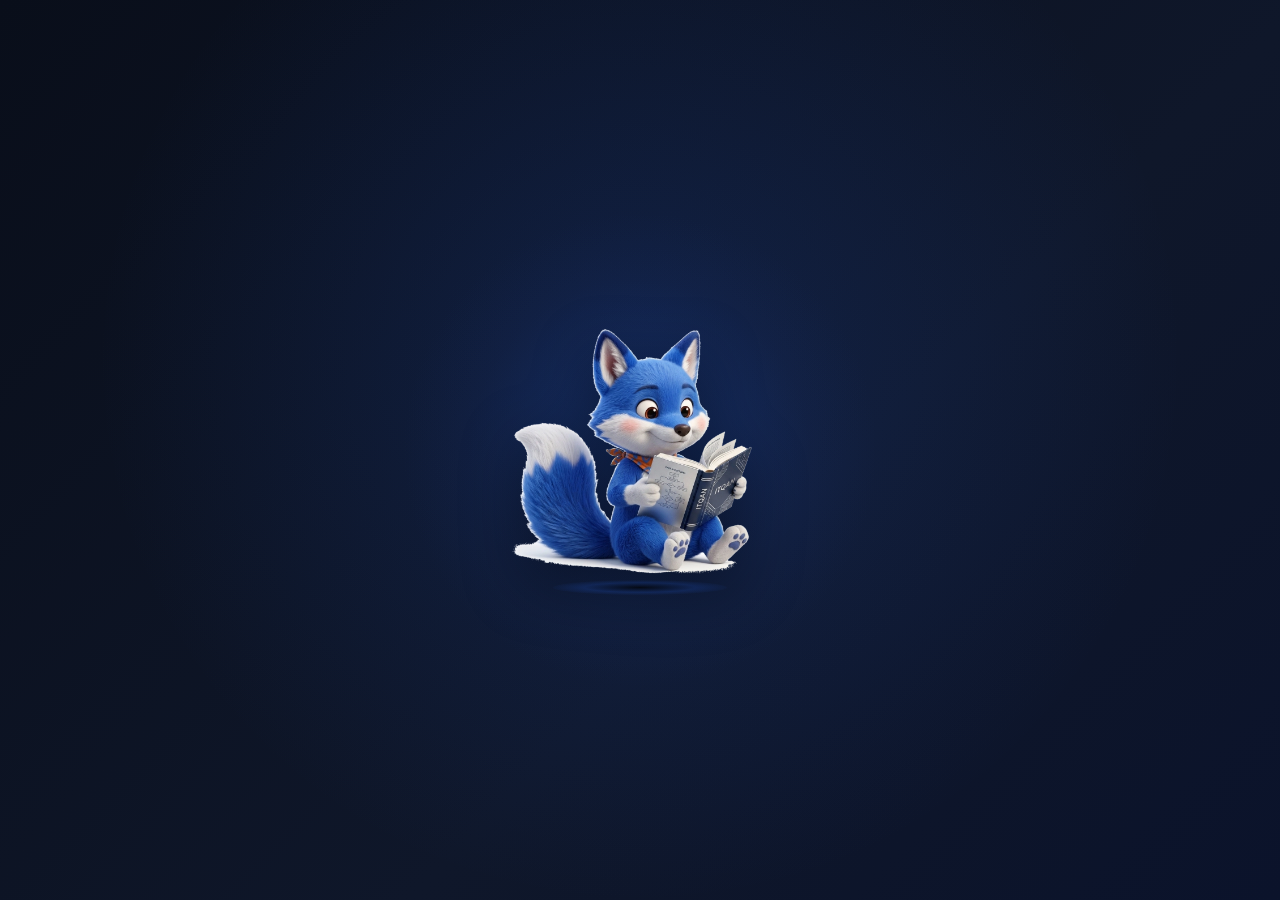
==== fatin.html @ 2d662bca "Deploy itqan platform to Render" ====
<!DOCTYPE html>
<html lang="ar" dir="rtl">
<head>
  <meta charset="UTF-8">
  <meta name="viewport" content="width=device-width, initial-scale=1.0">
  <title>فَطِن — منصة إتقان</title>
  <meta name="description" content="فَطِن - رفيقك التفاعلي في منصة إتقان للمحتوى التقني التعليمي.">

  <!-- Favicon -->
  <link rel="icon" type="image/svg+xml" href="data:image/svg+xml,%3Csvg xmlns='http://www.w3.org/2000/svg' viewBox='0 0 100 100'%3E%3Crect width='100' height='100' rx='20' fill='%232563EB'/%3E%3Ctext x='50%25' y='65%25' font-size='50' font-weight='bold' text-anchor='middle' fill='white' font-family='sans-serif'%3Eإ%3C/text%3E%3C/svg%3E">

  <!-- Google Fonts: Cairo -->
  <link rel="preconnect" href="https://fonts.googleapis.com">
  <link rel="preconnect" href="https://fonts.gstatic.com" crossorigin>
  <link href="https://fonts.googleapis.com/css2?family=Cairo:wght@400;600;700;800;900&display=swap" rel="stylesheet">

  <!-- Fatin Stylesheet -->
  <link rel="stylesheet" href="assets/css/fatin.css">
</head>
<body class="fatin-standalone-page" id="fatin-standalone-page">

  <!-- Minimal Ambient Background Glow -->
  <div class="fatin-bg-glow"></div>

  <!-- Center Stage Container -->
  <main class="fatin-center-stage">
    
    <!-- Fatin Interactive Character Container -->
    <div class="fatin-avatar-box" id="fatin-container" role="button" tabindex="0" aria-label="اضغط للتحدث مع فَطِن" title="اضغط على فَطِن للتحدث معه">
      <img src="assets/images/fatin/reading-professional.webp?v=2" alt="فَطِن يقرأ كتاباً" class="fatin-avatar-img" id="fatin" />
      <div class="fatin-avatar-shadow"></div>
    </div>

    <!-- Speech Dialogue Box (Hidden initially, appears on click) -->
    <div class="fatin-dialogue-card" id="fatin-dialogue-card" aria-live="polite">
      <p class="fatin-dialogue-greeting" id="fatin-dialogue-greeting">مرحبًا! أنا فَطِن، رفيقك في إتقان المعرفة.</p>
      <p class="fatin-dialogue-message" id="fatin-dialogue-message">يسعدني تواجدكم معنا في منصة إتقان.</p>
      
      <button type="button" class="btn-fatin-action" id="btn-fatin-start">
        <span>هيا بنا</span>
        <svg width="18" height="18" viewBox="0 0 24 24" fill="none" stroke="currentColor" stroke-width="2.5" stroke-linecap="round" stroke-linejoin="round">
          <line x1="5" y1="12" x2="19" y2="12"></line>
          <polyline points="12 5 19 12 12 19"></polyline>
        </svg>
      </button>
    </div>

  </main>

  <!-- Fatin Component Scripts -->
  <script src="assets/js/data/fatin-tour.js?v=14"></script>
  <script src="assets/js/components/fatin.js?v=14"></script>

  <script>
    function initializeFatin() {
      if (window.Fatin && typeof window.Fatin.initStandalonePage === 'function') {
        window.Fatin.initStandalonePage();
      } else {
        console.warn('[Fatin] window.Fatin not ready yet, retrying...');
        setTimeout(initializeFatin, 50);
      }
    }

    if (document.readyState === 'loading') {
      document.addEventListener('DOMContentLoaded', initializeFatin);
    } else {
      initializeFatin();
    }
  </script>
</body>
</html>
---- assets/css/fatin.css ----
/* ==========================================================================
   ITQAN PLATFORM — Fatin Mascot Performance & Style System
   تنسيقات ونظام الأداء الحركي والبصري لشخصية «فَطِن»
   ========================================================================== */

/* --------------------------------------------------------------------------
   1. STANDALONE ENTRANCE PAGE (fatin.html)
   -------------------------------------------------------------------------- */
.fatin-standalone-page {
  margin: 0;
  padding: 0;
  min-height: 100vh;
  width: 100vw;
  overflow: hidden;
  background: radial-gradient(circle at 50% 40%, rgba(37, 99, 235, 0.16) 0%, transparent 65%),
              linear-gradient(135deg, #090E1A 0%, #0F172A 60%, #0B132B 100%);
  font-family: 'Cairo', sans-serif;
  color: #FFFFFF;
  display: flex;
  align-items: center;
  justify-content: center;
  direction: rtl;
  position: relative;
  transition: opacity 0.35s ease-in-out;
}

.fatin-standalone-page.page-transition-out {
  opacity: 0;
}

/* Ambient glow in background */
.fatin-bg-glow {
  position: absolute;
  top: 50%;
  left: 50%;
  transform: translate(-50%, -50%);
  width: 480px;
  height: 480px;
  background: radial-gradient(circle, rgba(37, 99, 235, 0.22) 0%, rgba(30, 58, 138, 0.08) 50%, transparent 70%);
  border-radius: 50%;
  pointer-events: none;
  z-index: 1;
}

/* Center Stage */
.fatin-center-stage {
  position: relative;
  z-index: 10;
  display: flex;
  flex-direction: column;
  align-items: center;
  justify-content: center;
  max-width: 520px;
  width: 90%;
  text-align: center;
  padding: 1.5rem;
}

/* Fatin Interactive Avatar Container */
.fatin-avatar-box {
  position: relative;
  width: 290px;
  height: 290px;
  display: flex;
  align-items: center;
  justify-content: center;
  cursor: pointer;
  user-select: none;
  -webkit-tap-highlight-color: transparent;
  outline: none;
  transition: transform 0.35s cubic-bezier(0.2, 0.8, 0.2, 1);
  animation: fatinReadingIdle 5s ease-in-out infinite;
}

.fatin-avatar-box:hover {
  transform: scale(1.03);
}

.fatin-avatar-box:focus-visible {
  outline: 2px dashed #3B82F6;
  outline-offset: 10px;
  border-radius: 20px;
}

.fatin-avatar-img {
  width: 100%;
  height: 100%;
  object-fit: contain;
  filter: drop-shadow(0 20px 30px rgba(0, 0, 0, 0.45));
  display: block;
  pointer-events: none;
  transition: opacity 0.25s ease, transform 0.35s cubic-bezier(0.2, 0.8, 0.2, 1);
}

.fatin-avatar-img.switching {
  opacity: 0.35;
  transform: scale(0.96);
}

.fatin-avatar-shadow {
  position: absolute;
  bottom: 0;
  left: 50%;
  transform: translateX(-50%);
  width: 60%;
  height: 15px;
  background: radial-gradient(ellipse at center, rgba(0, 0, 0, 0.6) 0%, rgba(37, 99, 235, 0.25) 45%, transparent 75%);
  border-radius: 50%;
  z-index: -1;
}

/* Idle Animations */
@keyframes fatinReadingIdle {
  0%, 100% { transform: translateY(0px) rotate(0deg); }
  35% { transform: translateY(-4px) rotate(-0.75deg); }
  70% { transform: translateY(-2px) rotate(0.5deg); }
}

@keyframes fatinGentleBreathe {
  0%, 100% { transform: translateY(0px) scale(1); }
  50% { transform: translateY(-4px) scale(1.01); }
}

@keyframes fatinIdleFloat {
  0%, 100% { transform: translateY(0px); }
  50% { transform: translateY(-6px); }
}

/* Dialogue Card on fatin.html */
.fatin-dialogue-card {
  display: none;
  background: rgba(15, 23, 42, 0.94);
  border: 1.5px solid rgba(59, 130, 246, 0.35);
  border-radius: 1.25rem;
  padding: 1.5rem 1.8rem;
  box-shadow: 0 20px 40px -10px rgba(0, 0, 0, 0.5), 0 0 25px rgba(37, 99, 235, 0.2);
  backdrop-filter: blur(10px);
  -webkit-backdrop-filter: blur(10px);
  margin-top: 1.25rem;
  text-align: center;
  max-width: 480px;
  width: 100%;
  animation: dialogueCardEnter 0.35s cubic-bezier(0.16, 1, 0.3, 1) forwards;
}

.fatin-dialogue-card.show {
  display: block;
}

@keyframes dialogueCardEnter {
  from { opacity: 0; transform: translateY(14px) scale(0.96); }
  to { opacity: 1; transform: translateY(0) scale(1); }
}

.fatin-dialogue-greeting {
  font-size: 1.15rem;
  font-weight: 800;
  color: #60A5FA;
  margin: 0 0 0.5rem 0;
}

.fatin-dialogue-message {
  font-size: 0.94rem;
  color: #E2E8F0;
  line-height: 1.75;
  margin: 0 0 1.25rem 0;
  min-height: 48px;
}

.btn-fatin-action {
  display: inline-flex;
  align-items: center;
  justify-content: center;
  gap: 8px;
  background: linear-gradient(135deg, #2563EB 0%, #1D4ED8 100%);
  color: #FFFFFF;
  border: none;
  padding: 0.75rem 2.2rem;
  border-radius: 9999px;
  font-size: 1rem;
  font-weight: 700;
  font-family: inherit;
  cursor: pointer;
  box-shadow: 0 8px 20px rgba(37, 99, 235, 0.45);
  transition: all 0.2s ease;
}

.btn-fatin-action:hover {
  background: linear-gradient(135deg, #3B82F6 0%, #2563EB 100%);
  transform: translateY(-2px);
  box-shadow: 0 12px 26px rgba(37, 99, 235, 0.6);
}

.btn-fatin-action:active {
  transform: translateY(0);
}

/* --------------------------------------------------------------------------
   2. FLOATING TOUR COMPANION WIDGET (index.html)
   مكون موحد يجمع شخصية فَطِن وفقاعة الحوار المتصلة به مباشرة
   -------------------------------------------------------------------------- */
.fatin-tour-widget {
  position: fixed;
  bottom: 24px;
  left: 28px;
  z-index: 2500;
  display: flex;
  flex-direction: column;
  align-items: flex-start;
  max-width: 400px;
  width: calc(100% - 56px);
  opacity: 0;
  visibility: hidden;
  transform: translateY(20px) scale(0.95);
  transition: all 0.35s cubic-bezier(0.16, 1, 0.3, 1);
  pointer-events: none;
  direction: rtl;
}

.fatin-tour-widget.active {
  opacity: 1;
  visibility: visible;
  transform: translateY(0) scale(1);
  pointer-events: auto;
}

/* فقاعة الكلام (Speech Bubble) */
.fatin-widget-card {
  background: #FFFFFF;
  border: 1.5px solid #BFDBFE;
  border-radius: 1.35rem;
  padding: 1.2rem 1.4rem;
  box-shadow: 0 20px 45px -10px rgba(15, 23, 42, 0.22), 0 0 0 1px rgba(191, 219, 254, 0.45);
  width: 100%;
  text-align: right;
  position: relative;
  margin-bottom: 14px;
  transition: transform 0.2s ease, opacity 0.2s ease;
}

/* ذيل الفقاعة المتجه مباشرة نحو فَطِن */
.fatin-widget-card::after {
  content: '';
  position: absolute;
  bottom: -10px;
  left: 65px;
  width: 18px;
  height: 18px;
  background: #FFFFFF;
  border-right: 1.5px solid #BFDBFE;
  border-bottom: 1.5px solid #BFDBFE;
  transform: rotate(45deg);
  border-radius: 0 0 3px 0;
  z-index: 10;
}

.fatin-widget-card.speech-fade {
  opacity: 0.25;
  transform: translateY(3px);
}

.fatin-widget-topbar {
  display: flex;
  align-items: center;
  justify-content: space-between;
  margin-bottom: 8px;
}

.fatin-widget-badge {
  display: inline-flex;
  align-items: center;
  gap: 5px;
  background: #EFF6FF;
  color: #1D4ED8;
  font-size: 0.72rem;
  font-weight: 700;
  padding: 0.22rem 0.65rem;
  border-radius: 9999px;
  border: 1px solid #DBEAFE;
}

.fatin-widget-title {
  font-size: 0.98rem;
  font-weight: 800;
  color: #1E293B;
  margin: 0 0 6px 0;
}

.fatin-widget-dialogue {
  font-size: 0.88rem;
  color: #334155;
  line-height: 1.7;
  margin: 0 0 12px 0;
  min-height: 44px;
}

.fatin-widget-actions {
  display: flex;
  align-items: center;
  justify-content: space-between;
  gap: 8px;
  padding-top: 10px;
  border-top: 1px solid #E2E8F0;
}

.btn-tour-next {
  display: inline-flex;
  align-items: center;
  gap: 6px;
  background: #2563EB;
  color: #FFFFFF;
  border: none;
  padding: 0.5rem 1.3rem;
  border-radius: 0.75rem;
  font-size: 0.84rem;
  font-weight: 700;
  font-family: inherit;
  cursor: pointer;
  transition: all 0.2s ease;
  box-shadow: 0 4px 14px rgba(37, 99, 235, 0.3);
}

.btn-tour-next:hover {
  background: #1D4ED8;
  transform: translateY(-1px);
}

.btn-tour-skip {
  background: transparent;
  color: #64748B;
  border: none;
  padding: 0.45rem 0.75rem;
  border-radius: 0.5rem;
  font-size: 0.8rem;
  font-family: inherit;
  cursor: pointer;
  transition: all 0.2s ease;
}

.btn-tour-skip:hover {
  color: #EF4444;
  background: #FEE2E2;
}

/* شخصية فَطِن بحجم واضح أسفل الفقاعة مباشرة */
.fatin-widget-avatar-wrap {
  width: clamp(145px, 13vw, 195px);
  height: clamp(145px, 13vw, 195px);
  margin-left: 10px;
  flex-shrink: 0;
  position: relative;
  filter: drop-shadow(0 15px 30px rgba(15, 23, 42, 0.32));
  cursor: pointer;
  transition: transform 0.35s cubic-bezier(0.2, 0.8, 0.2, 1);
  animation: fatinIdleFloat 4.2s ease-in-out infinite;
}

.fatin-widget-avatar-wrap:hover {
  transform: scale(1.04);
}

.fatin-widget-avatar {
  width: 100%;
  height: 100%;
  object-fit: contain;
  display: block;
  pointer-events: none;
  transition: opacity 0.2s ease, transform 0.35s cubic-bezier(0.2, 0.8, 0.2, 1);
}

.fatin-widget-avatar.switching {
  opacity: 0.25;
  transform: scale(0.94);
}

/* --------------------------------------------------------------------------
   3. SYNCHRONIZED PERFORMANCE MICRO-GESTURES
   حركات تعبيرية طبيعية وذكية متزامنة مع نطق الكلمات
   -------------------------------------------------------------------------- */
.fatin-widget-avatar-wrap.gesture-wave,
.fatin-avatar-box.gesture-wave {
  transform: translateY(-5px) rotate(2.5deg) scale(1.02);
}

.fatin-widget-avatar-wrap.gesture-self,
.fatin-avatar-box.gesture-self {
  transform: translateY(-2px) rotate(-2deg);
}

.fatin-widget-avatar-wrap.gesture-welcome,
.fatin-avatar-box.gesture-welcome {
  transform: translateY(-3px) scale(1.025);
}

.fatin-widget-avatar-wrap.gesture-book,
.fatin-avatar-box.gesture-book {
  transform: translateY(-2px) rotate(1.8deg);
}

.fatin-widget-avatar-wrap.gesture-invite,
.fatin-avatar-box.gesture-invite {
  transform: translateY(-4px) scale(1.02);
}

.fatin-widget-avatar-wrap.gesture-forward,
.fatin-avatar-box.gesture-forward {
  transform: translateY(-4px) scale(1.02);
}

.fatin-widget-avatar-wrap.gesture-present,
.fatin-avatar-box.gesture-present {
  transform: translateY(-3px) rotate(2deg);
}

.fatin-widget-avatar-wrap.gesture-explain,
.fatin-avatar-box.gesture-explain {
  transform: translateY(-2px) rotate(-1.5deg);
}

.fatin-widget-avatar-wrap.gesture-point,
.fatin-avatar-box.gesture-point {
  transform: translateY(-4px) rotate(2deg) scale(1.02);
}

.fatin-widget-avatar-wrap.gesture-grow,
.fatin-avatar-box.gesture-grow {
  transform: translateY(-6px) scale(1.03);
}

.fatin-widget-avatar-wrap.gesture-practical,
.fatin-avatar-box.gesture-practical {
  transform: translateY(-3px) rotate(-1.5deg);
}

.fatin-widget-avatar-wrap.gesture-choose,
.fatin-avatar-box.gesture-choose {
  transform: translateY(-3px) rotate(2deg);
}

.fatin-widget-avatar-wrap.gesture-organize,
.fatin-avatar-box.gesture-organize {
  transform: translateY(-2px) rotate(-1.2deg);
}

.fatin-widget-avatar-wrap.gesture-write,
.fatin-avatar-box.gesture-write {
  transform: translateY(-3px) rotate(1.2deg);
}

.fatin-widget-avatar-wrap.gesture-nod,
.fatin-avatar-box.gesture-nod {
  transform: translateY(2px) scale(1.01);
}

.fatin-widget-avatar-wrap.gesture-next,
.fatin-avatar-box.gesture-next {
  transform: translateY(-3px) scale(1.02);
}

.fatin-widget-avatar-wrap.gesture-doc,
.fatin-avatar-box.gesture-doc {
  transform: translateY(-4px) rotate(1.5deg);
}

.fatin-widget-avatar-wrap.gesture-success,
.fatin-avatar-box.gesture-success {
  transform: translateY(-6px) scale(1.035);
}

.fatin-widget-avatar-wrap.gesture-save,
.fatin-avatar-box.gesture-save {
  transform: translateY(-2px) rotate(-1.5deg);
}

/* --------------------------------------------------------------------------
   4. SECTION SPOTLIGHT / HIGHLIGHT
   -------------------------------------------------------------------------- */
.fatin-section-highlight {
  position: relative;
  transition: box-shadow 0.5s ease, outline 0.5s ease;
  outline: 3px solid rgba(37, 99, 235, 0.45);
  outline-offset: -3px;
  border-radius: 1.25rem;
  box-shadow: 0 0 35px rgba(37, 99, 235, 0.15) !important;
}

/* --------------------------------------------------------------------------
   5. HERO CTA BUTTON
   -------------------------------------------------------------------------- */
.btn-hero-fatin-tour {
  display: inline-flex;
  align-items: center;
  gap: 8px;
  background: #FFFFFF;
  color: #1D4ED8;
  border: 1.5px solid #BFDBFE;
  padding: 0.85rem 1.5rem;
  border-radius: 1rem;
  font-size: 0.88rem;
  font-weight: 700;
  font-family: inherit;
  cursor: pointer;
  transition: all 0.25s ease;
  box-shadow: 0 2px 6px rgba(0, 0, 0, 0.05);
}

.btn-hero-fatin-tour:hover {
  border-color: #2563EB;
  background: #EFF6FF;
  transform: translateY(-2px);
  box-shadow: 0 6px 16px rgba(37, 99, 235, 0.15);
}

/* --------------------------------------------------------------------------
   6. RESPONSIVE QUERIES (Mobile & Tablet)
   -------------------------------------------------------------------------- */
@media (max-width: 768px) {
  .fatin-tour-widget {
    left: 12px;
    right: 12px;
    bottom: 14px;
    width: auto;
    max-width: 360px;
    margin-inline: auto;
    align-items: center;
  }

  .fatin-widget-card {
    padding: 1rem 1.15rem;
    margin-bottom: 12px;
  }

  .fatin-widget-card::after {
    left: 50%;
    transform: translateX(-50%) rotate(45deg);
  }

  .fatin-widget-avatar-wrap {
    width: clamp(110px, 30vw, 145px);
    height: clamp(110px, 30vw, 145px);
    margin-left: 0;
  }

  .fatin-widget-title {
    font-size: 0.9rem;
  }

  .fatin-widget-dialogue {
    font-size: 0.82rem;
    line-height: 1.6;
  }
}

@media (max-width: 375px) {
  .fatin-tour-widget {
    max-width: 320px;
  }

  .fatin-widget-avatar-wrap {
    width: 100px;
    height: 100px;
  }

  .fatin-widget-card {
    padding: 0.85rem 1rem;
  }
}
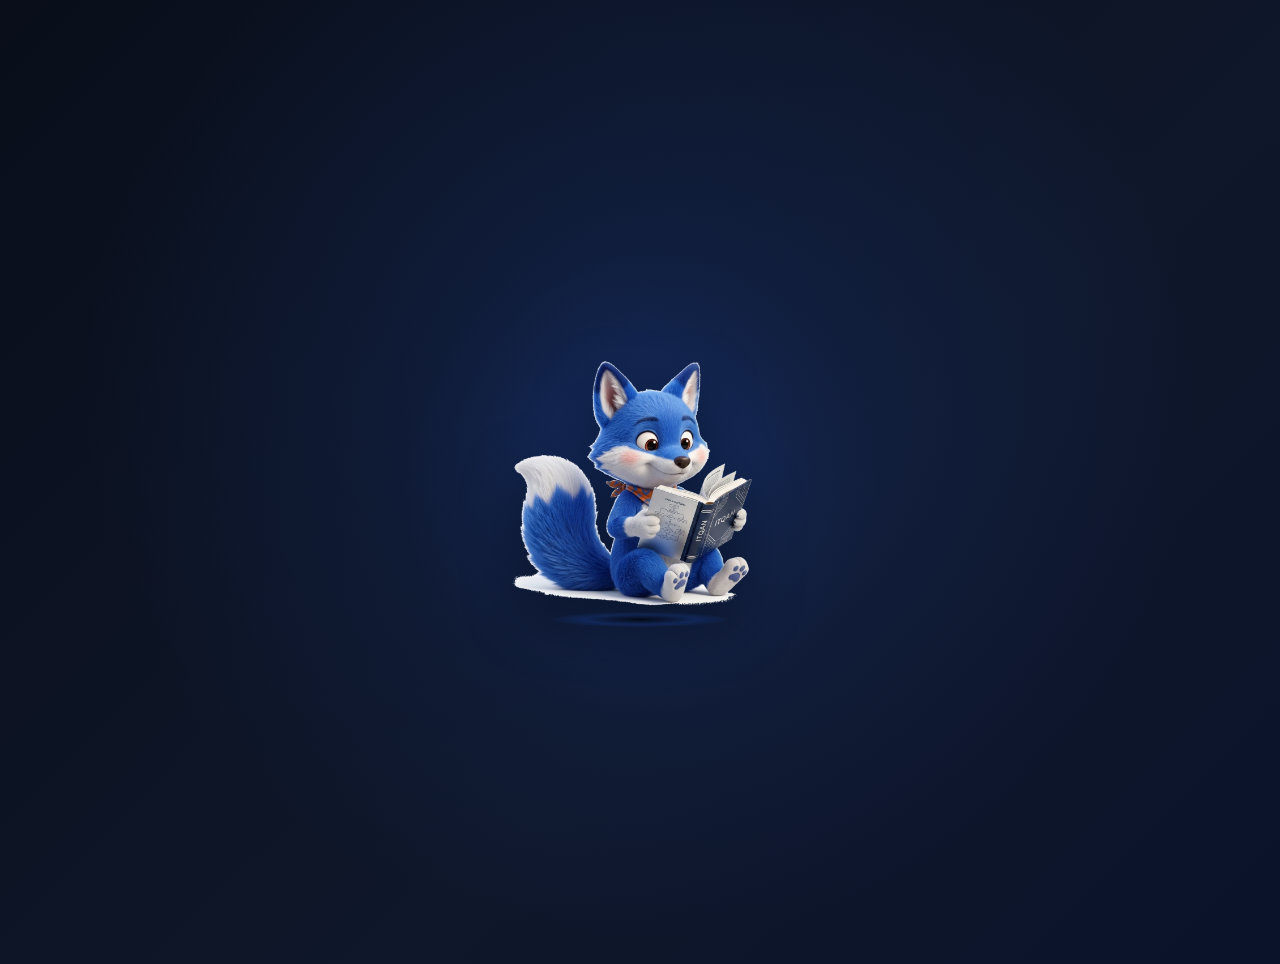
==== commit 0299f0e4: "تحديث ملفات المنصة وإعدادات النشر والتصميم" ====
--- a/fatin.html
+++ b/fatin.html
@@ -15,7 +15,7 @@
   <link href="https://fonts.googleapis.com/css2?family=Cairo:wght@400;600;700;800;900&display=swap" rel="stylesheet">
 
   <!-- Fatin Stylesheet -->
-  <link rel="stylesheet" href="assets/css/fatin.css">
+  <link rel="stylesheet" href="/assets/css/fatin.css">
 </head>
 <body class="fatin-standalone-page" id="fatin-standalone-page">
 
@@ -27,7 +27,7 @@
     
     <!-- Fatin Interactive Character Container -->
     <div class="fatin-avatar-box" id="fatin-container" role="button" tabindex="0" aria-label="اضغط للتحدث مع فَطِن" title="اضغط على فَطِن للتحدث معه">
-      <img src="assets/images/fatin/reading-professional.webp?v=2" alt="فَطِن يقرأ كتاباً" class="fatin-avatar-img" id="fatin" />
+      <img src="/assets/images/fatin/reading-professional.webp?v=2" alt="فَطِن يقرأ كتاباً" class="fatin-avatar-img" id="fatin" />
       <div class="fatin-avatar-shadow"></div>
     </div>
 
@@ -48,8 +48,8 @@
   </main>
 
   <!-- Fatin Component Scripts -->
-  <script src="assets/js/data/fatin-tour.js?v=14"></script>
-  <script src="assets/js/components/fatin.js?v=14"></script>
+  <script src="/assets/js/data/fatin-tour.js?v=15"></script>
+  <script src="/assets/js/components/fatin.js?v=15"></script>
 
   <script>
     function initializeFatin() {
--- a/assets/css/fatin.css
+++ b/assets/css/fatin.css
@@ -6,11 +6,12 @@
 /* --------------------------------------------------------------------------
    1. STANDALONE ENTRANCE PAGE (fatin.html)
    -------------------------------------------------------------------------- */
-.fatin-standalone-page {
+.fatin-standalone-page,
+.fatin-hero-section {
   margin: 0;
-  padding: 0;
+  padding: 2rem 0;
   min-height: 100vh;
-  width: 100vw;
+  width: 100%;
   overflow: hidden;
   background: radial-gradient(circle at 50% 40%, rgba(37, 99, 235, 0.16) 0%, transparent 65%),
               linear-gradient(135deg, #090E1A 0%, #0F172A 60%, #0B132B 100%);
